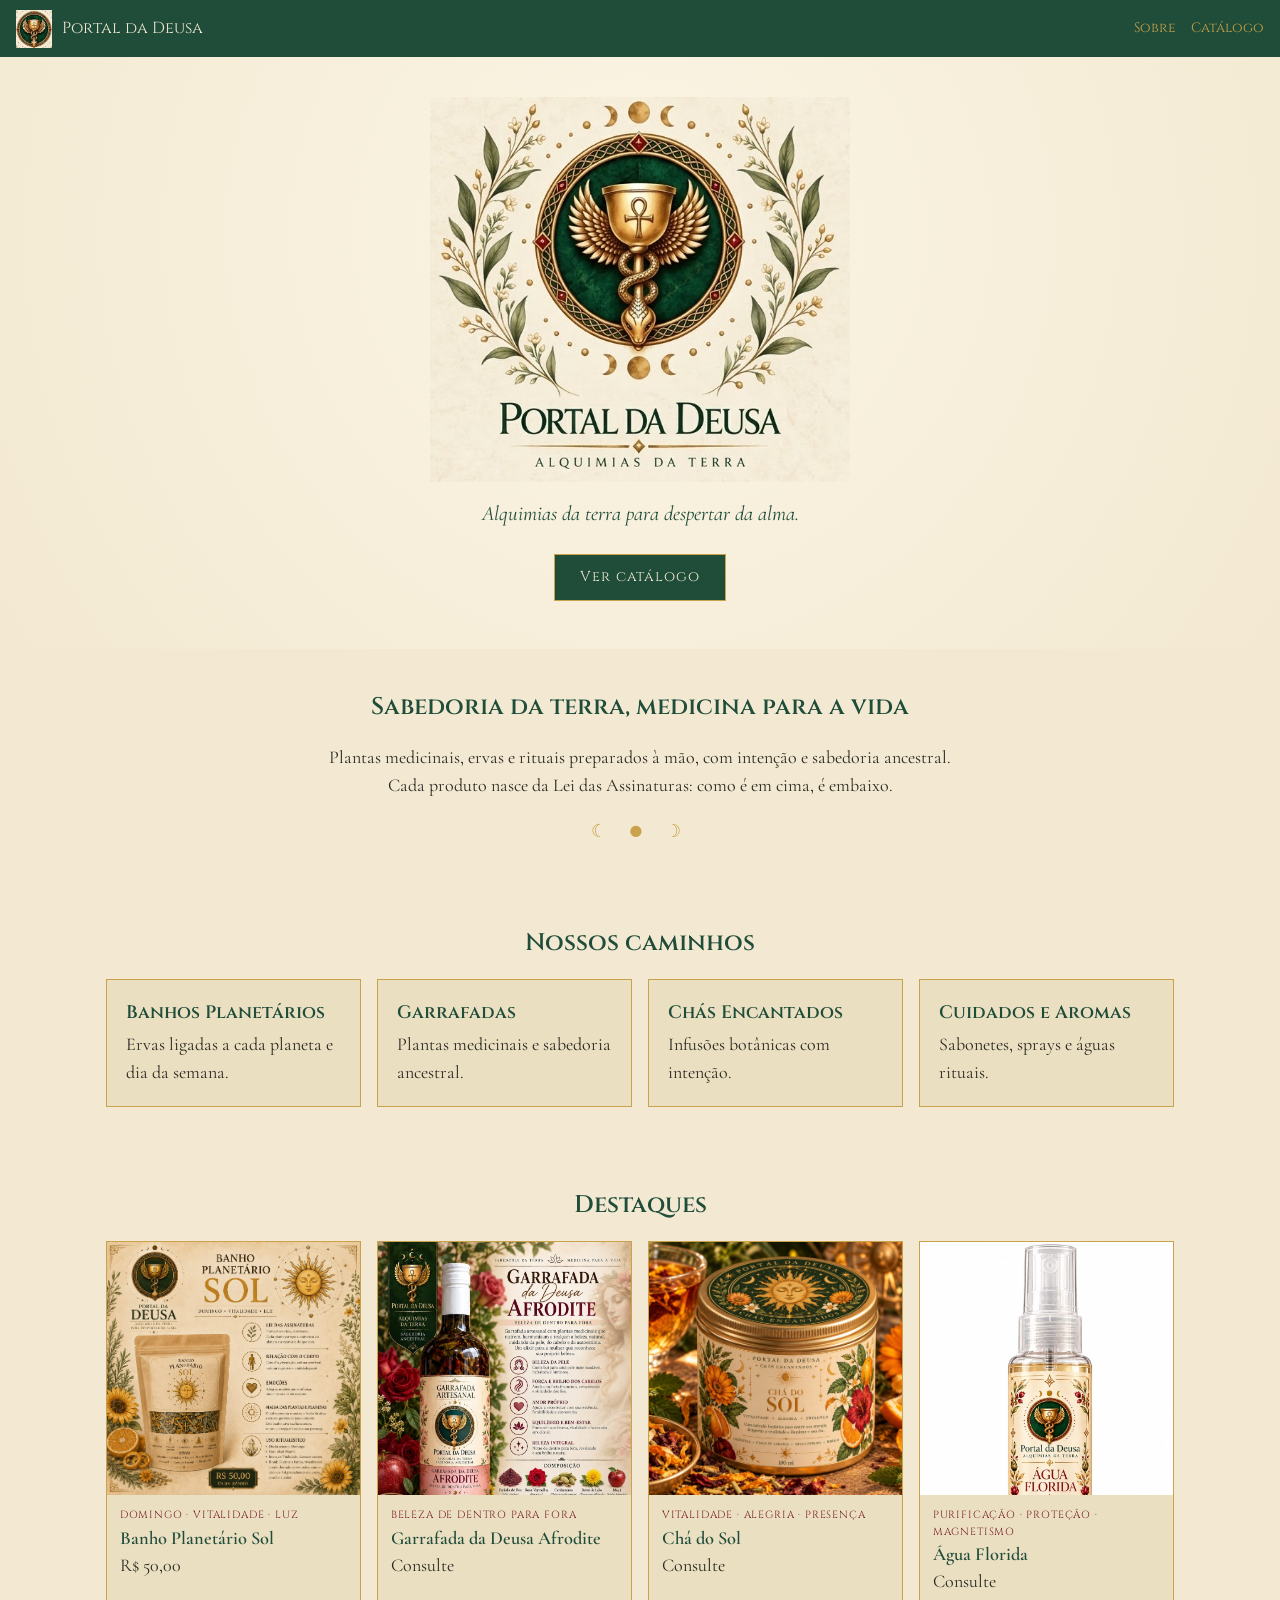
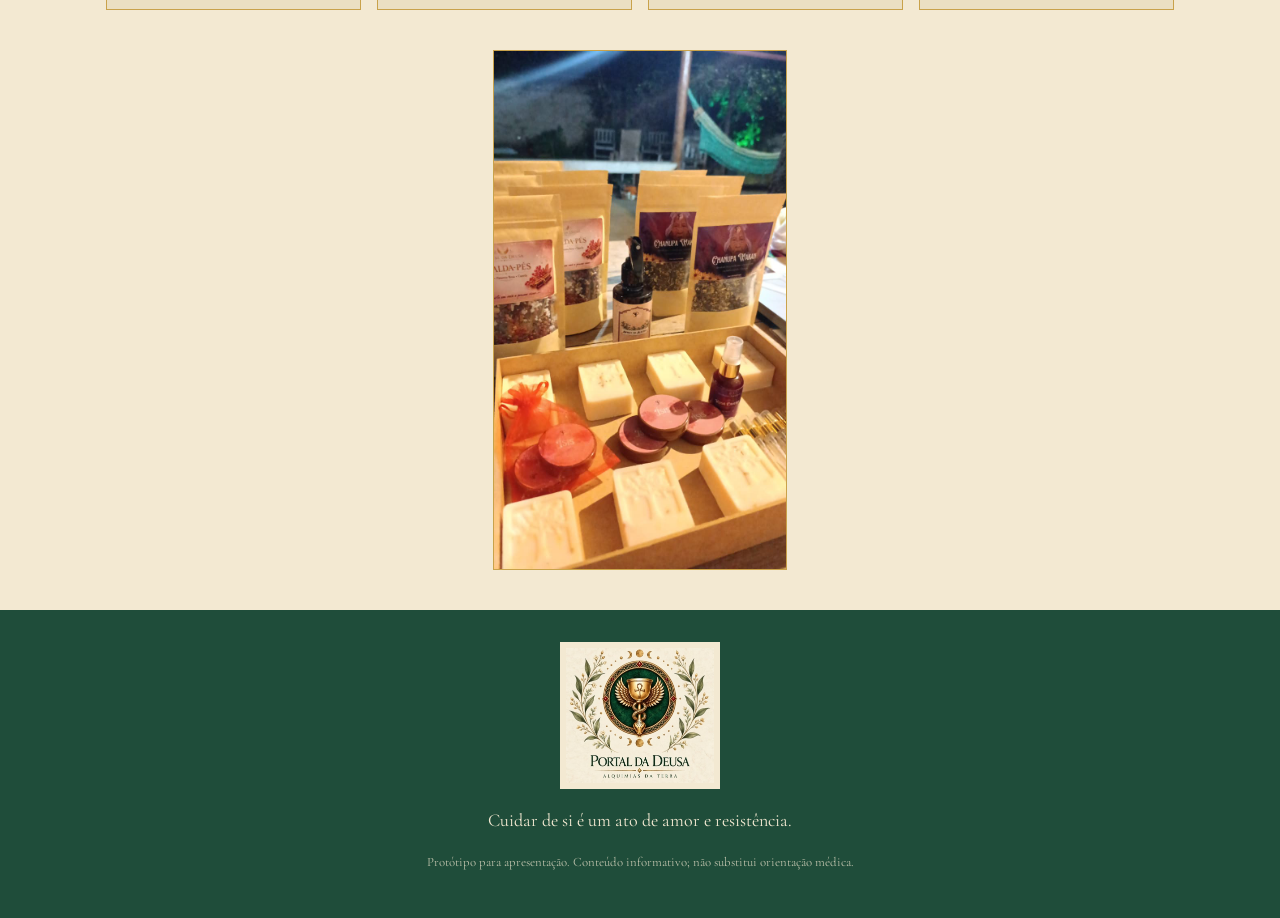
==== index.html @ 2211153a "Protótipo do site Portal da Deusa: landing e catálogo Co-Authored-By: Claude Sonnet 5.5 <noreply@ant" ====
<!doctype html><html lang="pt-BR"><head><meta charset="utf-8"><meta name="viewport" content="width=device-width,initial-scale=1"><link rel="icon" href="assets/img/favicon.png"><link rel="preconnect" href="https://fonts.googleapis.com"><link href="https://fonts.googleapis.com/css2?family=Cinzel:wght@500;600&family=Cormorant+Garamond:ital,wght@0,400;0,600;1,400&display=swap" rel="stylesheet"><link rel="stylesheet" href="assets/css/style.css"><title>Portal da Deusa · Alquimias da Terra</title><meta name="description" content="Banhos planetários, garrafadas, chás e cuidados rituais feitos com plantas e intenção."></head><body>
<header class="top"><a href="index.html" class="top__brand"><img src="assets/img/favicon.png" alt="" width="36" height="38"><span>Portal da Deusa</span></a><nav><a href="index.html#sobre">Sobre</a><a href="catalogo.html">Catálogo</a></nav></header>
<main>
<section class="hero"><img class="hero__logo" src="assets/img/logo.png" alt="Portal da Deusa · Alquimias da Terra"><p class="hero__lead">Alquimias da terra para despertar da alma.</p><a class="btn" href="catalogo.html">Ver catálogo</a></section>
<section id="sobre" class="sec sec--narrow"><h2>Sabedoria da terra, medicina para a vida</h2><p>Plantas medicinais, ervas e rituais preparados à mão, com intenção e sabedoria ancestral. Cada produto nasce da Lei das Assinaturas: como é em cima, é embaixo.</p><div class="ornament">☾ ● ☽</div></section>
<section class="sec"><h2>Nossos caminhos</h2><div id="categorias" class="cats"></div></section>
<section class="sec"><h2>Destaques</h2><div id="destaques" class="grid"></div></section>
<section class="sec sec--photo"><img src="assets/img/mesa-produtos.jpg" alt="Mesa com banhos, sabonetes, sprays e Água Florida" loading="lazy"></section>
</main>
<footer class="foot"><img src="assets/img/logo.png" alt="Portal da Deusa" width="160"><p>Cuidar de si é um ato de amor e resistência.</p><p class="foot__small">Protótipo para apresentação. Conteúdo informativo; não substitui orientação médica.</p></footer>
<script src="assets/js/products.js"></script><script src="assets/js/app.js"></script></body></html>
---- assets/css/style.css ----
:root{--paper:#f3e9d2;--paper2:#ebdfc2;--green:#1f4d3a;--gold:#c9a24b;--wine:#7a1f2b;--ink:#2b2a22}
*{box-sizing:border-box}
body{margin:0;background:var(--paper);color:var(--ink);font:18px/1.55 'Cormorant Garamond',Georgia,serif;overflow-x:hidden}
body.lock{overflow:hidden}
img{max-width:100%;display:block}
h1,h2,h3,.btn,.card__tag,.top__brand,.filtros button{font-family:Cinzel,serif}
h1,h2{color:var(--green);text-align:center;font-weight:600;margin:0 0 1rem}
h2{font-size:1.5rem}
a{color:inherit}
.top{display:flex;justify-content:space-between;align-items:center;gap:1rem;padding:.6rem 16px;background:var(--green);color:var(--paper);position:sticky;top:0;z-index:5}
.top__brand{display:flex;align-items:center;gap:.6rem;text-decoration:none;font-size:1rem}
.top nav{display:flex;gap:1rem;font-family:Cinzel,serif;font-size:.85rem}
.top nav a{text-decoration:none;color:var(--gold)}
.hero{text-align:center;padding:2.5rem 16px 3rem;background:radial-gradient(circle at 50% 30%,#fbf5e4,var(--paper))}
.hero__logo{width:min(420px,90%);margin:0 auto}
.hero__lead{font-style:italic;font-size:1.3rem;color:var(--green);margin:1rem 0 1.5rem}
.btn{display:inline-block;background:var(--green);color:var(--paper);border:1px solid var(--gold);padding:.7rem 1.6rem;text-decoration:none;cursor:pointer;font-size:.9rem;letter-spacing:.06em}
.btn:hover{background:var(--wine)}
.sec{max-width:1100px;margin:0 auto;padding:2.5rem 16px}
.sec--narrow{max-width:680px;text-align:center}
.sec--photo{padding-top:0}
.sec--photo img{margin:0 auto;max-height:520px;width:auto;border:1px solid var(--gold)}
.ornament{color:var(--gold);letter-spacing:.5em;margin-top:1rem}
.cats,.grid{display:grid;gap:16px;grid-template-columns:repeat(auto-fill,minmax(240px,1fr))}
.cat{display:flex;flex-direction:column;gap:.3rem;padding:1.2rem;border:1px solid var(--gold);background:var(--paper2);text-decoration:none}
.cat__name{font-family:Cinzel,serif;color:var(--green);font-weight:600}
.cat:hover{background:#e3d5b0}
.filtros{display:flex;flex-wrap:wrap;justify-content:center;gap:.5rem;margin-bottom:1.5rem}
.filtros button{background:none;border:1px solid var(--gold);color:var(--green);padding:.4rem .9rem;cursor:pointer;font-size:.8rem}
.filtros button[aria-pressed=true]{background:var(--green);color:var(--paper)}
.card{display:flex;flex-direction:column;text-align:left;padding:0;border:1px solid var(--gold);background:var(--paper2);cursor:pointer;font:inherit;color:inherit}
.card:hover{box-shadow:0 4px 14px #0003}
.card__img{aspect-ratio:1;overflow:hidden;background:#e3d5b0;display:grid;place-items:center}
.card__img img{width:100%;height:100%;object-fit:cover}
.card__moon{font-size:3rem;color:var(--gold)}
.card--breve{opacity:.65;cursor:default}
.card__body{display:flex;flex-direction:column;gap:.2rem;padding:.8rem}
.card__tag{font-size:.65rem;letter-spacing:.08em;color:var(--wine);text-transform:uppercase}
.card__name{font-size:1.15rem;font-weight:600;color:var(--green);line-height:1.2}
.card__price{color:var(--ink)}
.modal{position:fixed;inset:0;background:#000a;z-index:10;display:grid;place-items:center;padding:12px}
.modal[hidden]{display:none}
.modal__box{position:relative;background:var(--paper);max-width:860px;width:100%;max-height:92vh;overflow:auto;border:1px solid var(--gold)}
.modal__close{position:absolute;top:6px;right:10px;font-size:2rem;background:none;border:0;cursor:pointer;color:var(--green);z-index:1;line-height:1}
.modal__content{display:grid;grid-template-columns:1fr}
.modal__content img{width:100%}
.modal__text{padding:1.2rem}
.modal__text h2{text-align:left}
.modal__text h3{font-size:.85rem;margin:1rem 0 .2rem;color:var(--wine)}
.modal__text p{margin:.2rem 0}
.price{font-size:1.4rem;color:var(--green);font-weight:600;margin:1rem 0 !important}
.proto{font-style:italic;color:var(--wine);margin-top:.6rem !important}
.foot{text-align:center;background:var(--green);color:var(--paper);padding:2rem 16px}
.foot img{margin:0 auto 1rem;background:var(--paper);padding:6px}
.foot__small{font-size:.8rem;opacity:.75}
@media(min-width:720px){.modal__content{grid-template-columns:1fr 1fr}}
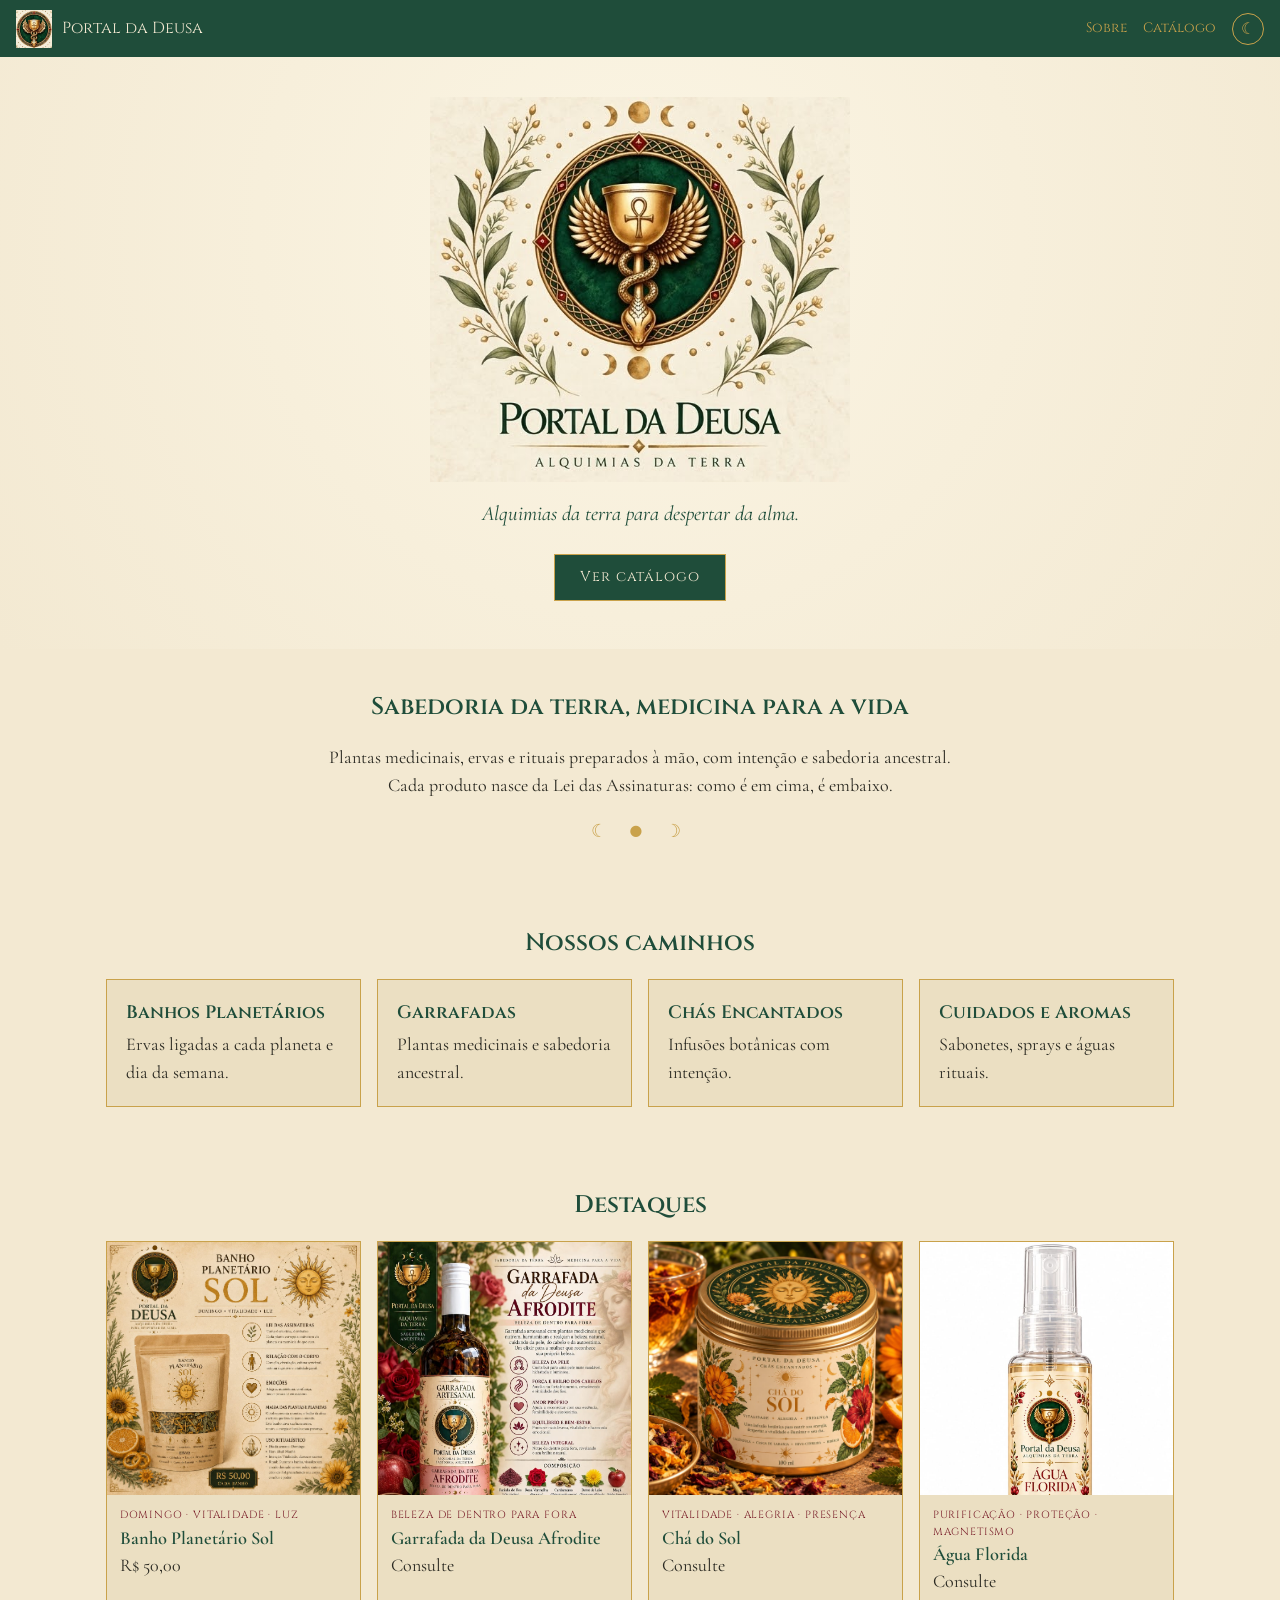
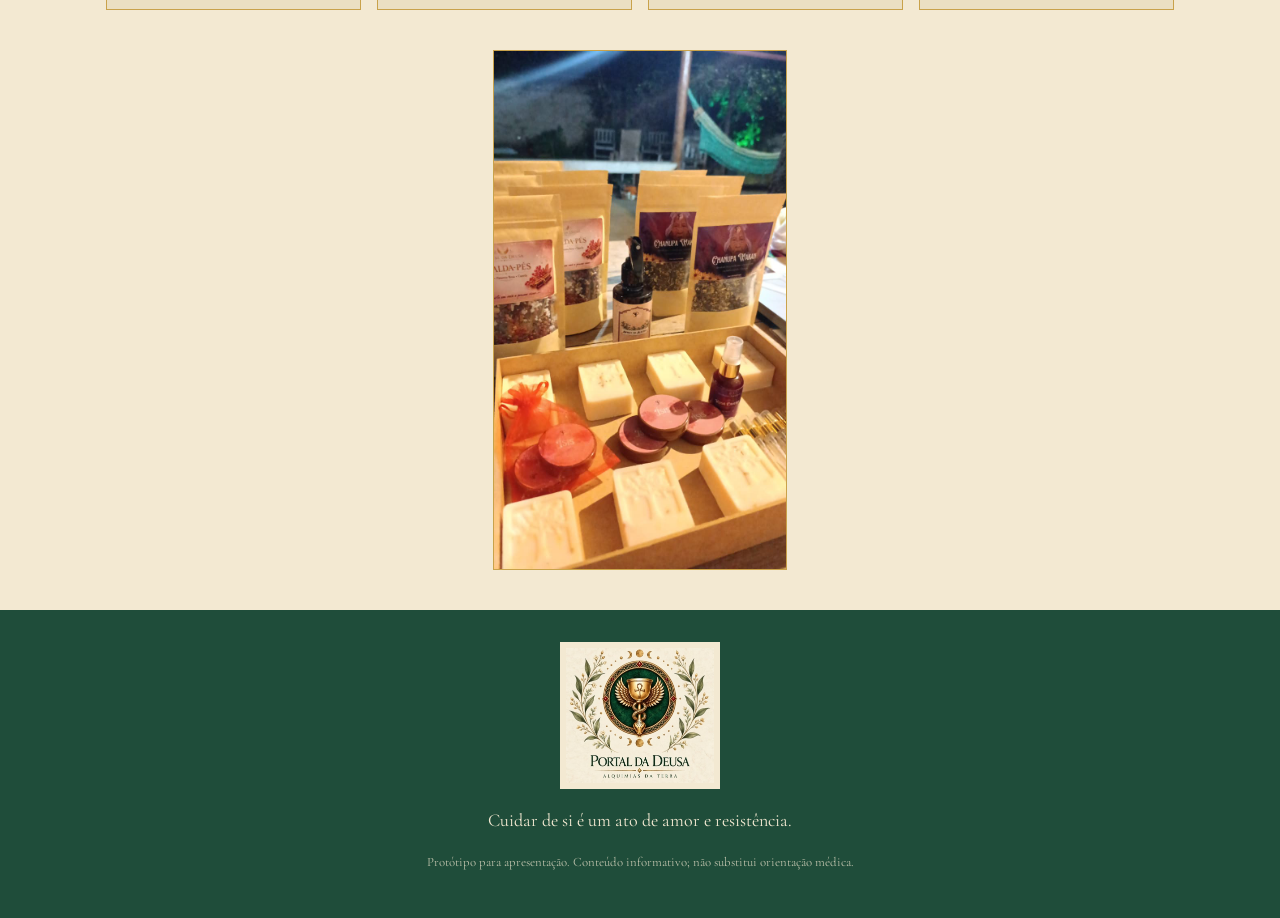
==== commit 45e2bf30: "Adiciona versão escura com alternância de tema Co-Authored-By: Claude Sonnet 5.5 <noreply@anthropic." ====
--- a/index.html
+++ b/index.html
@@ -1,4 +1,4 @@
-<!doctype html><html lang="pt-BR"><head><meta charset="utf-8"><meta name="viewport" content="width=device-width,initial-scale=1"><link rel="icon" href="assets/img/favicon.png"><link rel="preconnect" href="https://fonts.googleapis.com"><link href="https://fonts.googleapis.com/css2?family=Cinzel:wght@500;600&family=Cormorant+Garamond:ital,wght@0,400;0,600;1,400&display=swap" rel="stylesheet"><link rel="stylesheet" href="assets/css/style.css"><title>Portal da Deusa · Alquimias da Terra</title><meta name="description" content="Banhos planetários, garrafadas, chás e cuidados rituais feitos com plantas e intenção."></head><body>
+<!doctype html><html lang="pt-BR"><head><meta charset="utf-8"><meta name="viewport" content="width=device-width,initial-scale=1"><link rel="icon" href="assets/img/favicon.png"><link rel="preconnect" href="https://fonts.googleapis.com"><link href="https://fonts.googleapis.com/css2?family=Cinzel:wght@500;600&family=Cormorant+Garamond:ital,wght@0,400;0,600;1,400&display=swap" rel="stylesheet"><link rel="stylesheet" href="assets/css/style.css"><script>try{var t=localStorage.getItem('tema')||(matchMedia('(prefers-color-scheme:dark)').matches?'dark':'light');document.documentElement.dataset.theme=t}catch(e){}</script><title>Portal da Deusa · Alquimias da Terra</title><meta name="description" content="Banhos planetários, garrafadas, chás e cuidados rituais feitos com plantas e intenção."></head><body>
 <header class="top"><a href="index.html" class="top__brand"><img src="assets/img/favicon.png" alt="" width="36" height="38"><span>Portal da Deusa</span></a><nav><a href="index.html#sobre">Sobre</a><a href="catalogo.html">Catálogo</a></nav></header>
 <main>
 <section class="hero"><img class="hero__logo" src="assets/img/logo.png" alt="Portal da Deusa · Alquimias da Terra"><p class="hero__lead">Alquimias da terra para despertar da alma.</p><a class="btn" href="catalogo.html">Ver catálogo</a></section>
--- a/assets/css/style.css
+++ b/assets/css/style.css
@@ -1,20 +1,21 @@
-:root{--paper:#f3e9d2;--paper2:#ebdfc2;--green:#1f4d3a;--gold:#c9a24b;--wine:#7a1f2b;--ink:#2b2a22}
+:root{--paper:#f3e9d2;--paper2:#ebdfc2;--paper3:var(--paper3);--green:#1f4d3a;--gold:#c9a24b;--wine:#7a1f2b;--ink:#2b2a22;--title:#1f4d3a;--accent:#7a1f2b;--bar:#1f4d3a;--barink:#f3e9d2;--glow:#fbf5e4}
+:root[data-theme=dark]{--paper:#0f1c16;--paper2:#16281f;--paper3:#1d3428;--ink:#eadfc4;--title:#d9b865;--accent:#e0a0a8;--bar:#08110d;--barink:#eadfc4;--glow:#1a3025}
 *{box-sizing:border-box}
 body{margin:0;background:var(--paper);color:var(--ink);font:18px/1.55 'Cormorant Garamond',Georgia,serif;overflow-x:hidden}
 body.lock{overflow:hidden}
 img{max-width:100%;display:block}
 h1,h2,h3,.btn,.card__tag,.top__brand,.filtros button{font-family:Cinzel,serif}
-h1,h2{color:var(--green);text-align:center;font-weight:600;margin:0 0 1rem}
+h1,h2{color:var(--title);text-align:center;font-weight:600;margin:0 0 1rem}
 h2{font-size:1.5rem}
 a{color:inherit}
-.top{display:flex;justify-content:space-between;align-items:center;gap:1rem;padding:.6rem 16px;background:var(--green);color:var(--paper);position:sticky;top:0;z-index:5}
+.top{display:flex;justify-content:space-between;align-items:center;gap:1rem;padding:.6rem 16px;background:var(--bar);color:var(--barink);position:sticky;top:0;z-index:5}
 .top__brand{display:flex;align-items:center;gap:.6rem;text-decoration:none;font-size:1rem}
 .top nav{display:flex;gap:1rem;font-family:Cinzel,serif;font-size:.85rem}
 .top nav a{text-decoration:none;color:var(--gold)}
-.hero{text-align:center;padding:2.5rem 16px 3rem;background:radial-gradient(circle at 50% 30%,#fbf5e4,var(--paper))}
+.hero{text-align:center;padding:2.5rem 16px 3rem;background:radial-gradient(circle at 50% 30%,var(--glow),var(--paper))}
 .hero__logo{width:min(420px,90%);margin:0 auto}
-.hero__lead{font-style:italic;font-size:1.3rem;color:var(--green);margin:1rem 0 1.5rem}
-.btn{display:inline-block;background:var(--green);color:var(--paper);border:1px solid var(--gold);padding:.7rem 1.6rem;text-decoration:none;cursor:pointer;font-size:.9rem;letter-spacing:.06em}
+.hero__lead{font-style:italic;font-size:1.3rem;color:var(--title);margin:1rem 0 1.5rem}
+.btn{display:inline-block;background:var(--green);color:#f3e9d2;border:1px solid var(--gold);padding:.7rem 1.6rem;text-decoration:none;cursor:pointer;font-size:.9rem;letter-spacing:.06em}
 .btn:hover{background:var(--wine)}
 .sec{max-width:1100px;margin:0 auto;padding:2.5rem 16px}
 .sec--narrow{max-width:680px;text-align:center}
@@ -23,34 +24,40 @@
 .ornament{color:var(--gold);letter-spacing:.5em;margin-top:1rem}
 .cats,.grid{display:grid;gap:16px;grid-template-columns:repeat(auto-fill,minmax(240px,1fr))}
 .cat{display:flex;flex-direction:column;gap:.3rem;padding:1.2rem;border:1px solid var(--gold);background:var(--paper2);text-decoration:none}
-.cat__name{font-family:Cinzel,serif;color:var(--green);font-weight:600}
-.cat:hover{background:#e3d5b0}
+.cat__name{font-family:Cinzel,serif;color:var(--title);font-weight:600}
+.cat:hover{background:var(--paper3)}
 .filtros{display:flex;flex-wrap:wrap;justify-content:center;gap:.5rem;margin-bottom:1.5rem}
-.filtros button{background:none;border:1px solid var(--gold);color:var(--green);padding:.4rem .9rem;cursor:pointer;font-size:.8rem}
-.filtros button[aria-pressed=true]{background:var(--green);color:var(--paper)}
+.filtros button{background:none;border:1px solid var(--gold);color:var(--title);padding:.4rem .9rem;cursor:pointer;font-size:.8rem}
+.filtros button[aria-pressed=true]{background:var(--green);color:#f3e9d2}
 .card{display:flex;flex-direction:column;text-align:left;padding:0;border:1px solid var(--gold);background:var(--paper2);cursor:pointer;font:inherit;color:inherit}
 .card:hover{box-shadow:0 4px 14px #0003}
-.card__img{aspect-ratio:1;overflow:hidden;background:#e3d5b0;display:grid;place-items:center}
+.card__img{aspect-ratio:1;overflow:hidden;background:var(--paper3);display:grid;place-items:center}
 .card__img img{width:100%;height:100%;object-fit:cover}
 .card__moon{font-size:3rem;color:var(--gold)}
 .card--breve{opacity:.65;cursor:default}
 .card__body{display:flex;flex-direction:column;gap:.2rem;padding:.8rem}
-.card__tag{font-size:.65rem;letter-spacing:.08em;color:var(--wine);text-transform:uppercase}
-.card__name{font-size:1.15rem;font-weight:600;color:var(--green);line-height:1.2}
+.card__tag{font-size:.65rem;letter-spacing:.08em;color:var(--accent);text-transform:uppercase}
+.card__name{font-size:1.15rem;font-weight:600;color:var(--title);line-height:1.2}
 .card__price{color:var(--ink)}
 .modal{position:fixed;inset:0;background:#000a;z-index:10;display:grid;place-items:center;padding:12px}
 .modal[hidden]{display:none}
 .modal__box{position:relative;background:var(--paper);max-width:860px;width:100%;max-height:92vh;overflow:auto;border:1px solid var(--gold)}
-.modal__close{position:absolute;top:6px;right:10px;font-size:2rem;background:none;border:0;cursor:pointer;color:var(--green);z-index:1;line-height:1}
+.modal__close{position:absolute;top:6px;right:10px;font-size:2rem;background:none;border:0;cursor:pointer;color:var(--title);z-index:1;line-height:1}
 .modal__content{display:grid;grid-template-columns:1fr}
 .modal__content img{width:100%}
 .modal__text{padding:1.2rem}
 .modal__text h2{text-align:left}
-.modal__text h3{font-size:.85rem;margin:1rem 0 .2rem;color:var(--wine)}
+.modal__text h3{font-size:.85rem;margin:1rem 0 .2rem;color:var(--accent)}
 .modal__text p{margin:.2rem 0}
-.price{font-size:1.4rem;color:var(--green);font-weight:600;margin:1rem 0 !important}
-.proto{font-style:italic;color:var(--wine);margin-top:.6rem !important}
-.foot{text-align:center;background:var(--green);color:var(--paper);padding:2rem 16px}
-.foot img{margin:0 auto 1rem;background:var(--paper);padding:6px}
+.price{font-size:1.4rem;color:var(--title);font-weight:600;margin:1rem 0 !important}
+.proto{font-style:italic;color:var(--accent);margin-top:.6rem !important}
+.foot{text-align:center;background:var(--bar);color:var(--barink);padding:2rem 16px}
+.foot img{margin:0 auto 1rem;background:#f3e9d2;padding:6px}
 .foot__small{font-size:.8rem;opacity:.75}
 @media(min-width:720px){.modal__content{grid-template-columns:1fr 1fr}}
+
+.top nav{align-items:center}
+.theme{background:none;border:1px solid var(--gold);color:var(--gold);width:2rem;height:2rem;border-radius:50%;cursor:pointer;font-size:1rem;line-height:1}
+:root[data-theme=dark] .modal__box{background:var(--paper2)}
+:root[data-theme=dark] .card,:root[data-theme=dark] .cat{border-color:#7d6630}
+:root[data-theme=dark] .hero__logo{border:1px solid var(--gold);border-radius:12px;box-shadow:0 0 40px #c9a24b33}
